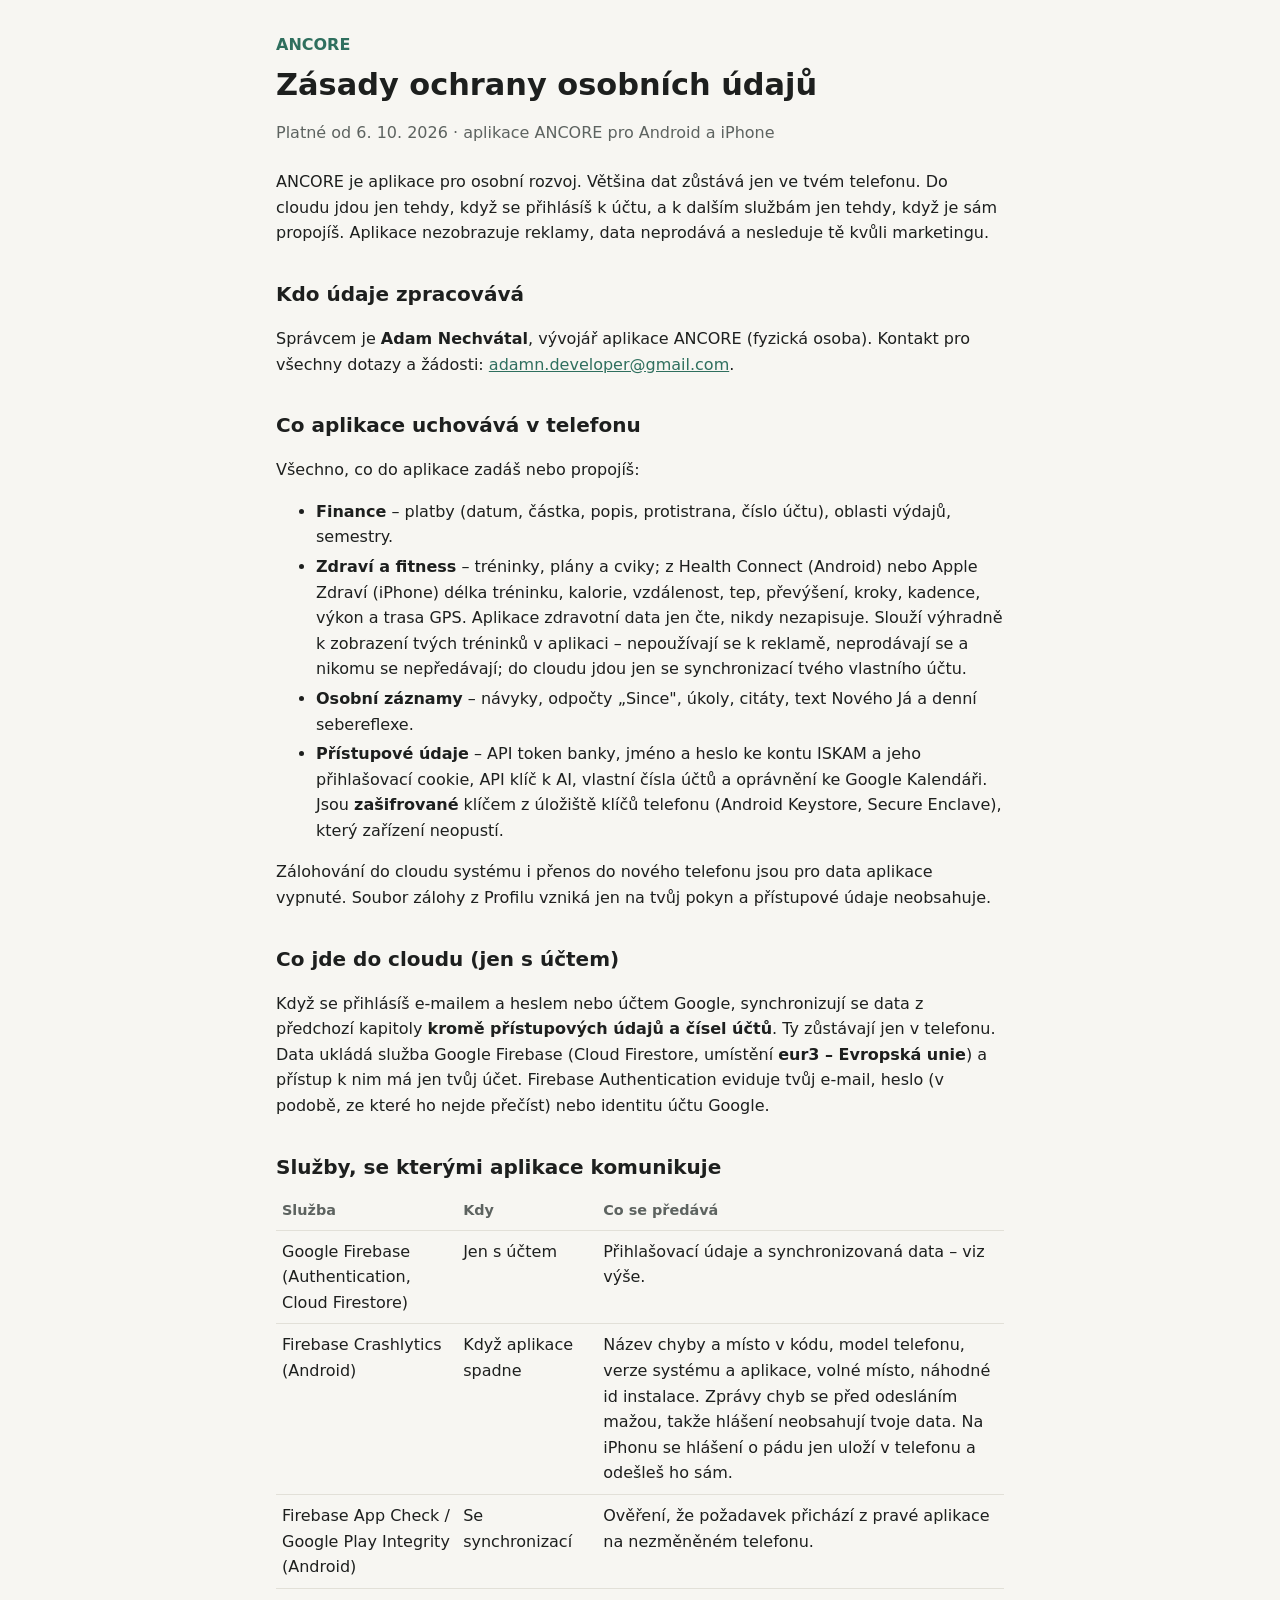
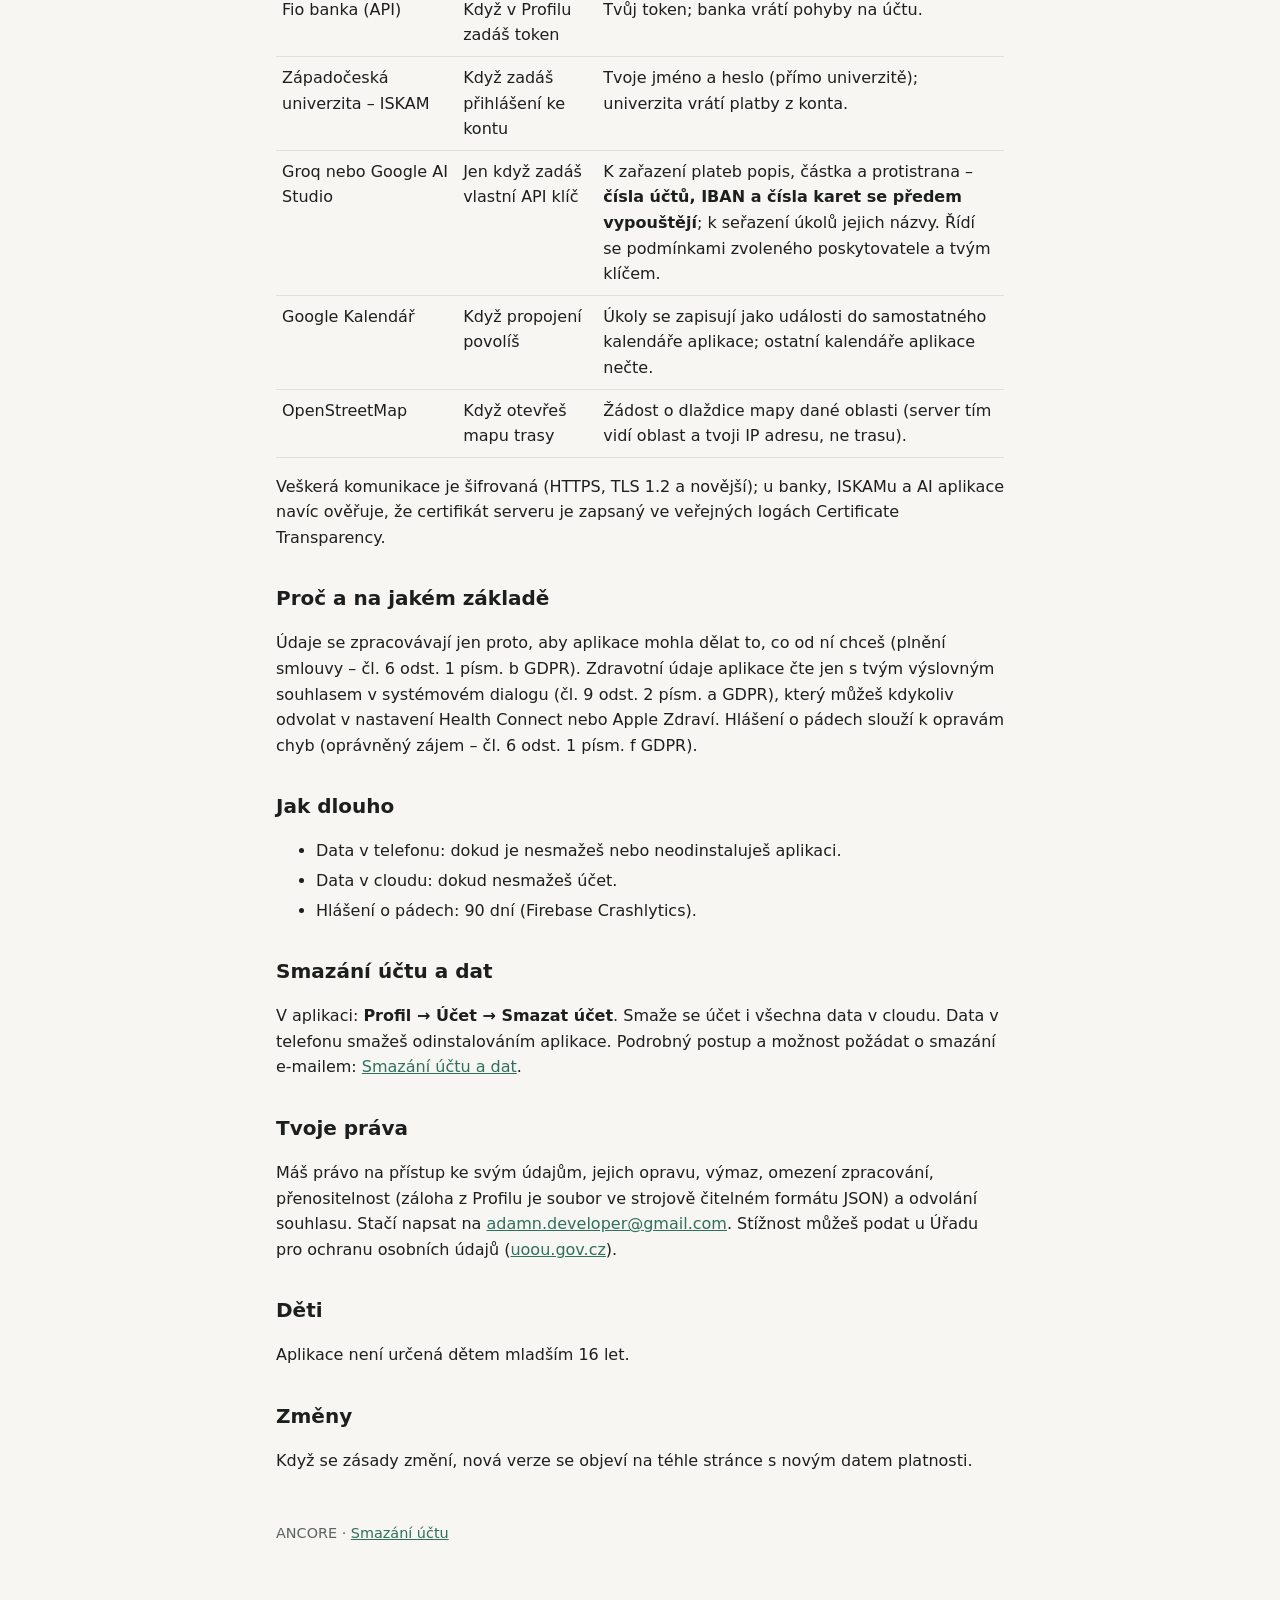
==== zasady-ochrany-osobnich-udaju.html @ 217f79ef "Web ANCORE: zásady ochrany osobních údajů a smazání účtu" ====
<!doctype html>
<html lang="cs">
<head>
  <meta charset="utf-8">
  <meta name="viewport" content="width=device-width, initial-scale=1">
  <title>Zásady ochrany osobních údajů – ANCORE</title>
  <meta name="description" content="Jaké údaje aplikace ANCORE zpracovává, kde leží, komu jdou a jak je smazat.">
  <link rel="stylesheet" href="styl.css">
</head>
<body>
<main>
  <header>
    <a href="index.html">ANCORE</a>
    <h1>Zásady ochrany osobních údajů</h1>
    <p class="muted">Platné od 6. 10. 2026 · aplikace ANCORE pro Android a iPhone</p>
  </header>

  <p>ANCORE je aplikace pro osobní rozvoj. Většina dat zůstává jen ve tvém telefonu.
    Do cloudu jdou jen tehdy, když se přihlásíš k účtu, a k dalším službám jen
    tehdy, když je sám propojíš. Aplikace nezobrazuje reklamy, data neprodává
    a nesleduje tě kvůli marketingu.</p>

  <h2>Kdo údaje zpracovává</h2>
  <p>Správcem je <strong>Adam Nechvátal</strong>, vývojář aplikace ANCORE (fyzická osoba). Kontakt pro všechny dotazy
    a žádosti: <a href="mailto:adamn.developer@gmail.com">adamn.developer@gmail.com</a>.</p>

  <h2>Co aplikace uchovává v telefonu</h2>
  <p>Všechno, co do aplikace zadáš nebo propojíš:</p>
  <ul>
    <li><strong>Finance</strong> – platby (datum, částka, popis, protistrana, číslo účtu), oblasti výdajů, semestry.</li>
    <li><strong>Zdraví a fitness</strong> – tréninky, plány a cviky; z Health Connect (Android) nebo Apple Zdraví (iPhone) délka tréninku, kalorie, vzdálenost, tep, převýšení, kroky, kadence, výkon a trasa GPS. Aplikace zdravotní data jen čte, nikdy nezapisuje.
      Slouží výhradně k zobrazení tvých tréninků v aplikaci – nepoužívají se k reklamě, neprodávají se
      a nikomu se nepředávají; do cloudu jdou jen se synchronizací tvého vlastního účtu.</li>
    <li><strong>Osobní záznamy</strong> – návyky, odpočty „Since", úkoly, citáty, text Nového Já a denní sebereflexe.</li>
    <li><strong>Přístupové údaje</strong> – API token banky, jméno a heslo ke kontu ISKAM a jeho přihlašovací cookie, API klíč k AI, vlastní čísla účtů a oprávnění ke Google Kalendáři. Jsou <strong>zašifrované</strong> klíčem z úložiště klíčů telefonu (Android Keystore, Secure Enclave), který zařízení neopustí.</li>
  </ul>
  <p>Zálohování do cloudu systému i přenos do nového telefonu jsou pro data aplikace
    vypnuté. Soubor zálohy z Profilu vzniká jen na tvůj pokyn a přístupové údaje neobsahuje.</p>

  <h2>Co jde do cloudu (jen s účtem)</h2>
  <p>Když se přihlásíš e-mailem a heslem nebo účtem Google, synchronizují se data
    z předchozí kapitoly <strong>kromě přístupových údajů a čísel účtů</strong>. Ty zůstávají jen v telefonu.
    Data ukládá služba Google Firebase (Cloud Firestore, umístění <strong>eur3 – Evropská unie</strong>)
    a přístup k nim má jen tvůj účet. Firebase Authentication eviduje tvůj e-mail, heslo (v podobě,
    ze které ho nejde přečíst) nebo identitu účtu Google.</p>

  <h2>Služby, se kterými aplikace komunikuje</h2>
  <table>
    <thead><tr><th>Služba</th><th>Kdy</th><th>Co se předává</th></tr></thead>
    <tbody>
      <tr><td>Google Firebase (Authentication, Cloud Firestore)</td><td>Jen s účtem</td><td>Přihlašovací údaje a synchronizovaná data – viz výše.</td></tr>
      <tr><td>Firebase Crashlytics (Android)</td><td>Když aplikace spadne</td><td>Název chyby a místo v kódu, model telefonu, verze systému a aplikace, volné místo, náhodné id instalace. Zprávy chyb se před odesláním mažou, takže hlášení neobsahují tvoje data. Na iPhonu se hlášení o pádu jen uloží v telefonu a odešleš ho sám.</td></tr>
      <tr><td>Firebase App Check / Google Play Integrity (Android)</td><td>Se synchronizací</td><td>Ověření, že požadavek přichází z pravé aplikace na nezměněném telefonu.</td></tr>
      <tr><td>Fio banka (API)</td><td>Když v Profilu zadáš token</td><td>Tvůj token; banka vrátí pohyby na účtu.</td></tr>
      <tr><td>Západočeská univerzita – ISKAM</td><td>Když zadáš přihlášení ke kontu</td><td>Tvoje jméno a heslo (přímo univerzitě); univerzita vrátí platby z konta.</td></tr>
      <tr><td>Groq nebo Google AI Studio</td><td>Jen když zadáš vlastní API klíč</td><td>K zařazení plateb popis, částka a protistrana – <strong>čísla účtů, IBAN a čísla karet se předem vypouštějí</strong>; k seřazení úkolů jejich názvy. Řídí se podmínkami zvoleného poskytovatele a tvým klíčem.</td></tr>
      <tr><td>Google Kalendář</td><td>Když propojení povolíš</td><td>Úkoly se zapisují jako události do samostatného kalendáře aplikace; ostatní kalendáře aplikace nečte.</td></tr>
      <tr><td>OpenStreetMap</td><td>Když otevřeš mapu trasy</td><td>Žádost o dlaždice mapy dané oblasti (server tím vidí oblast a tvoji IP adresu, ne trasu).</td></tr>
    </tbody>
  </table>
  <p>Veškerá komunikace je šifrovaná (HTTPS, TLS 1.2 a novější); u banky, ISKAMu a AI aplikace
    navíc ověřuje, že certifikát serveru je zapsaný ve veřejných logách Certificate Transparency.</p>

  <h2>Proč a na jakém základě</h2>
  <p>Údaje se zpracovávají jen proto, aby aplikace mohla dělat to, co od ní chceš
    (plnění smlouvy – čl. 6 odst. 1 písm. b GDPR). Zdravotní údaje aplikace čte jen
    s tvým výslovným souhlasem v systémovém dialogu (čl. 9 odst. 2 písm. a GDPR), který
    můžeš kdykoliv odvolat v nastavení Health Connect nebo Apple Zdraví. Hlášení o pádech
    slouží k opravám chyb (oprávněný zájem – čl. 6 odst. 1 písm. f GDPR).</p>

  <h2>Jak dlouho</h2>
  <ul>
    <li>Data v telefonu: dokud je nesmažeš nebo neodinstaluješ aplikaci.</li>
    <li>Data v cloudu: dokud nesmažeš účet.</li>
    <li>Hlášení o pádech: 90 dní (Firebase Crashlytics).</li>
  </ul>

  <h2>Smazání účtu a dat</h2>
  <p>V aplikaci: <strong>Profil → Účet → Smazat účet</strong>. Smaže se účet i všechna data v cloudu.
    Data v telefonu smažeš odinstalováním aplikace. Podrobný postup a možnost požádat o smazání
    e-mailem: <a href="smazani-uctu.html">Smazání účtu a dat</a>.</p>

  <h2>Tvoje práva</h2>
  <p>Máš právo na přístup ke svým údajům, jejich opravu, výmaz, omezení zpracování,
    přenositelnost (záloha z Profilu je soubor ve strojově čitelném formátu JSON)
    a odvolání souhlasu. Stačí napsat na
    <a href="mailto:adamn.developer@gmail.com">adamn.developer@gmail.com</a>.
    Stížnost můžeš podat u Úřadu pro ochranu osobních údajů (<a href="https://uoou.gov.cz">uoou.gov.cz</a>).</p>

  <h2>Děti</h2>
  <p>Aplikace není určená dětem mladším 16 let.</p>

  <h2>Změny</h2>
  <p>Když se zásady změní, nová verze se objeví na téhle stránce s novým datem platnosti.</p>

  <footer>ANCORE · <a href="smazani-uctu.html">Smazání účtu</a></footer>
</main>
</body>
</html>
---- styl.css ----
:root {
  --bg: #f7f6f2;
  --card: #ffffff;
  --text: #1d1f1e;
  --muted: #5d6360;
  --accent: #2f6f5e;
  --line: #e2e0d8;
}
@media (prefers-color-scheme: dark) {
  :root {
    --bg: #141716;
    --card: #1c201f;
    --text: #e8ebe9;
    --muted: #a3aba7;
    --accent: #7cc4ab;
    --line: #2c3230;
  }
}
* { box-sizing: border-box; }
body {
  margin: 0;
  background: var(--bg);
  color: var(--text);
  font: 16px/1.6 system-ui, -apple-system, "Segoe UI", Roboto, sans-serif;
}
main { max-width: 760px; margin: 0 auto; padding: 32px 16px 64px; }
header { margin-bottom: 24px; }
header a { color: var(--accent); text-decoration: none; font-weight: 600; }
h1 { font-size: 1.9rem; line-height: 1.25; margin: 8px 0 4px; }
h2 { font-size: 1.25rem; margin: 32px 0 8px; }
p, li { color: var(--text); }
.muted { color: var(--muted); }
a { color: var(--accent); }
section.card {
  background: var(--card);
  border: 1px solid var(--line);
  border-radius: 12px;
  padding: 4px 20px 12px;
  margin: 16px 0;
}
table { width: 100%; border-collapse: collapse; margin: 8px 0; }
th, td { text-align: left; vertical-align: top; padding: 8px 6px; border-bottom: 1px solid var(--line); }
th { color: var(--muted); font-weight: 600; font-size: 0.9rem; }
ol li, ul li { margin: 4px 0; }
footer { margin-top: 48px; color: var(--muted); font-size: 0.9rem; }
@media (max-width: 560px) {
  table, thead, tbody, tr, th, td { display: block; }
  thead { display: none; }
  td { border: none; padding: 2px 0; }
  tr { border-bottom: 1px solid var(--line); padding: 8px 0; }
  td:first-child { font-weight: 600; }
}
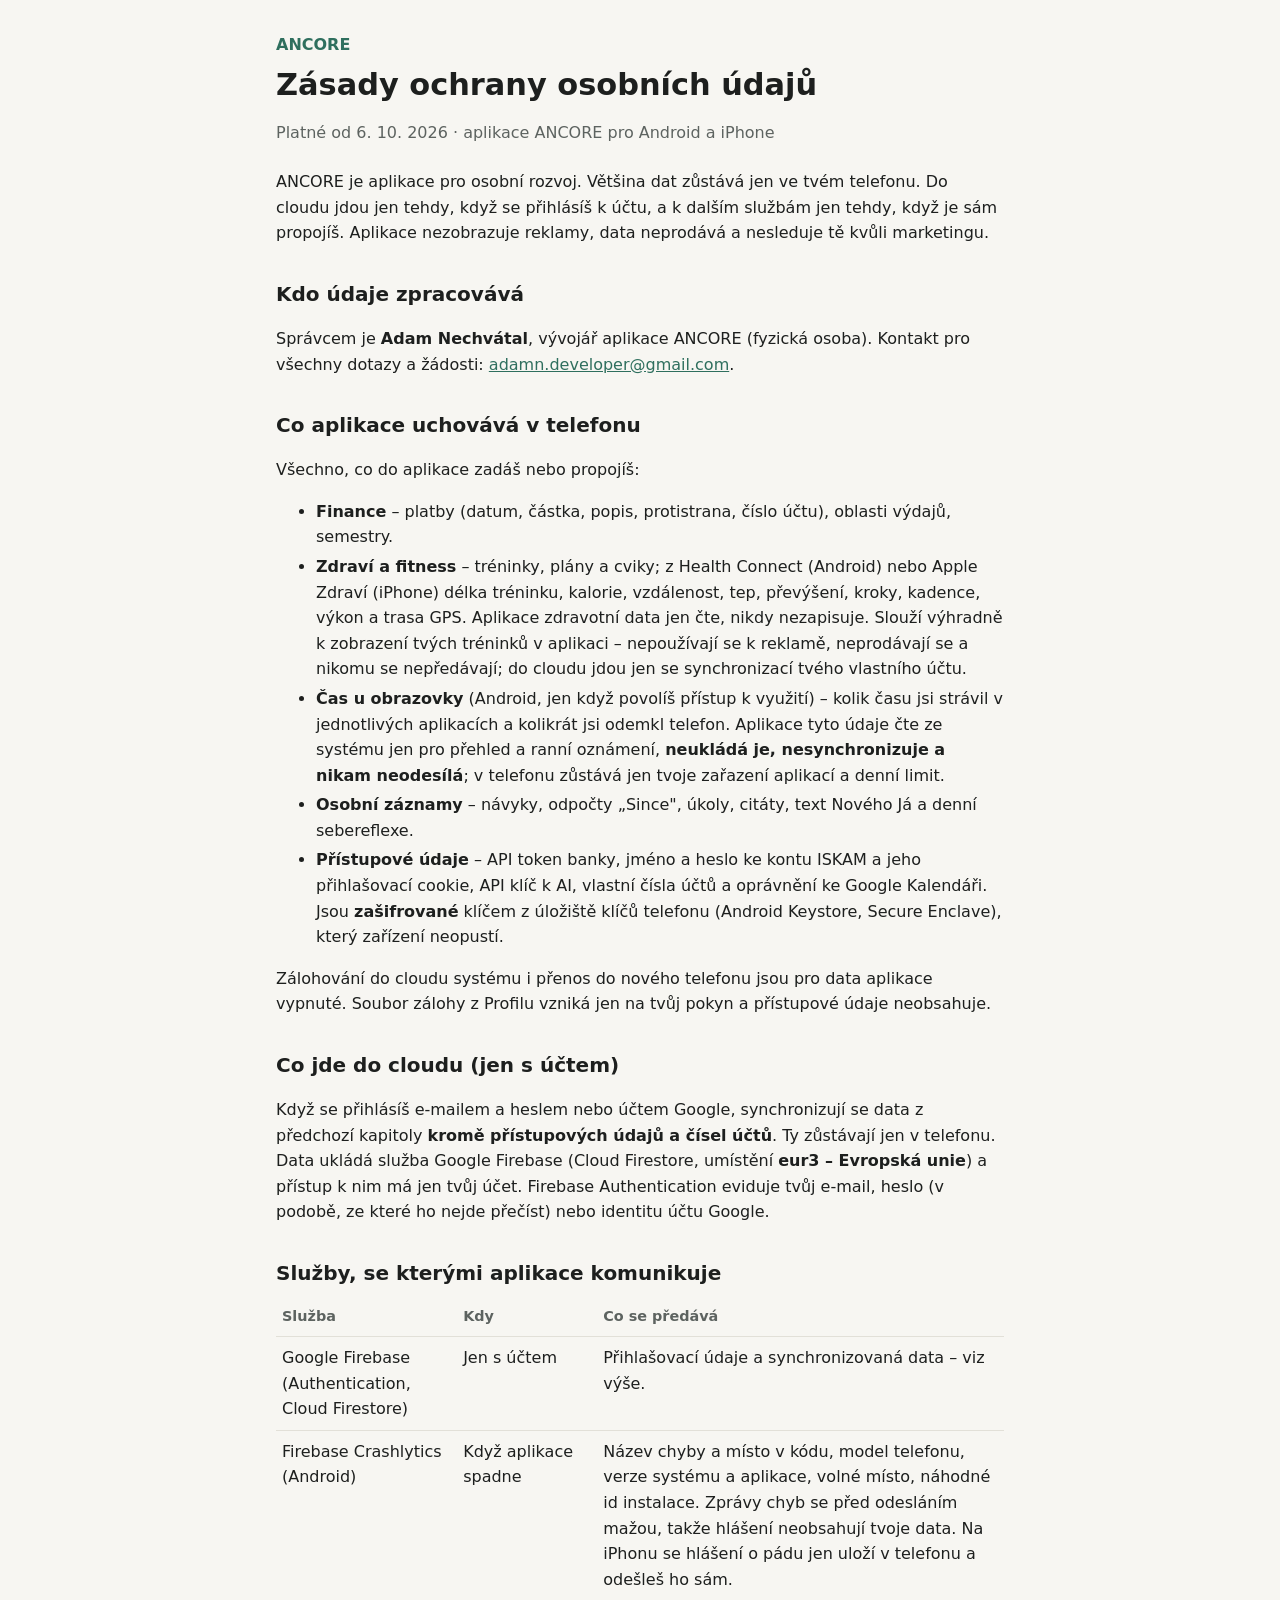
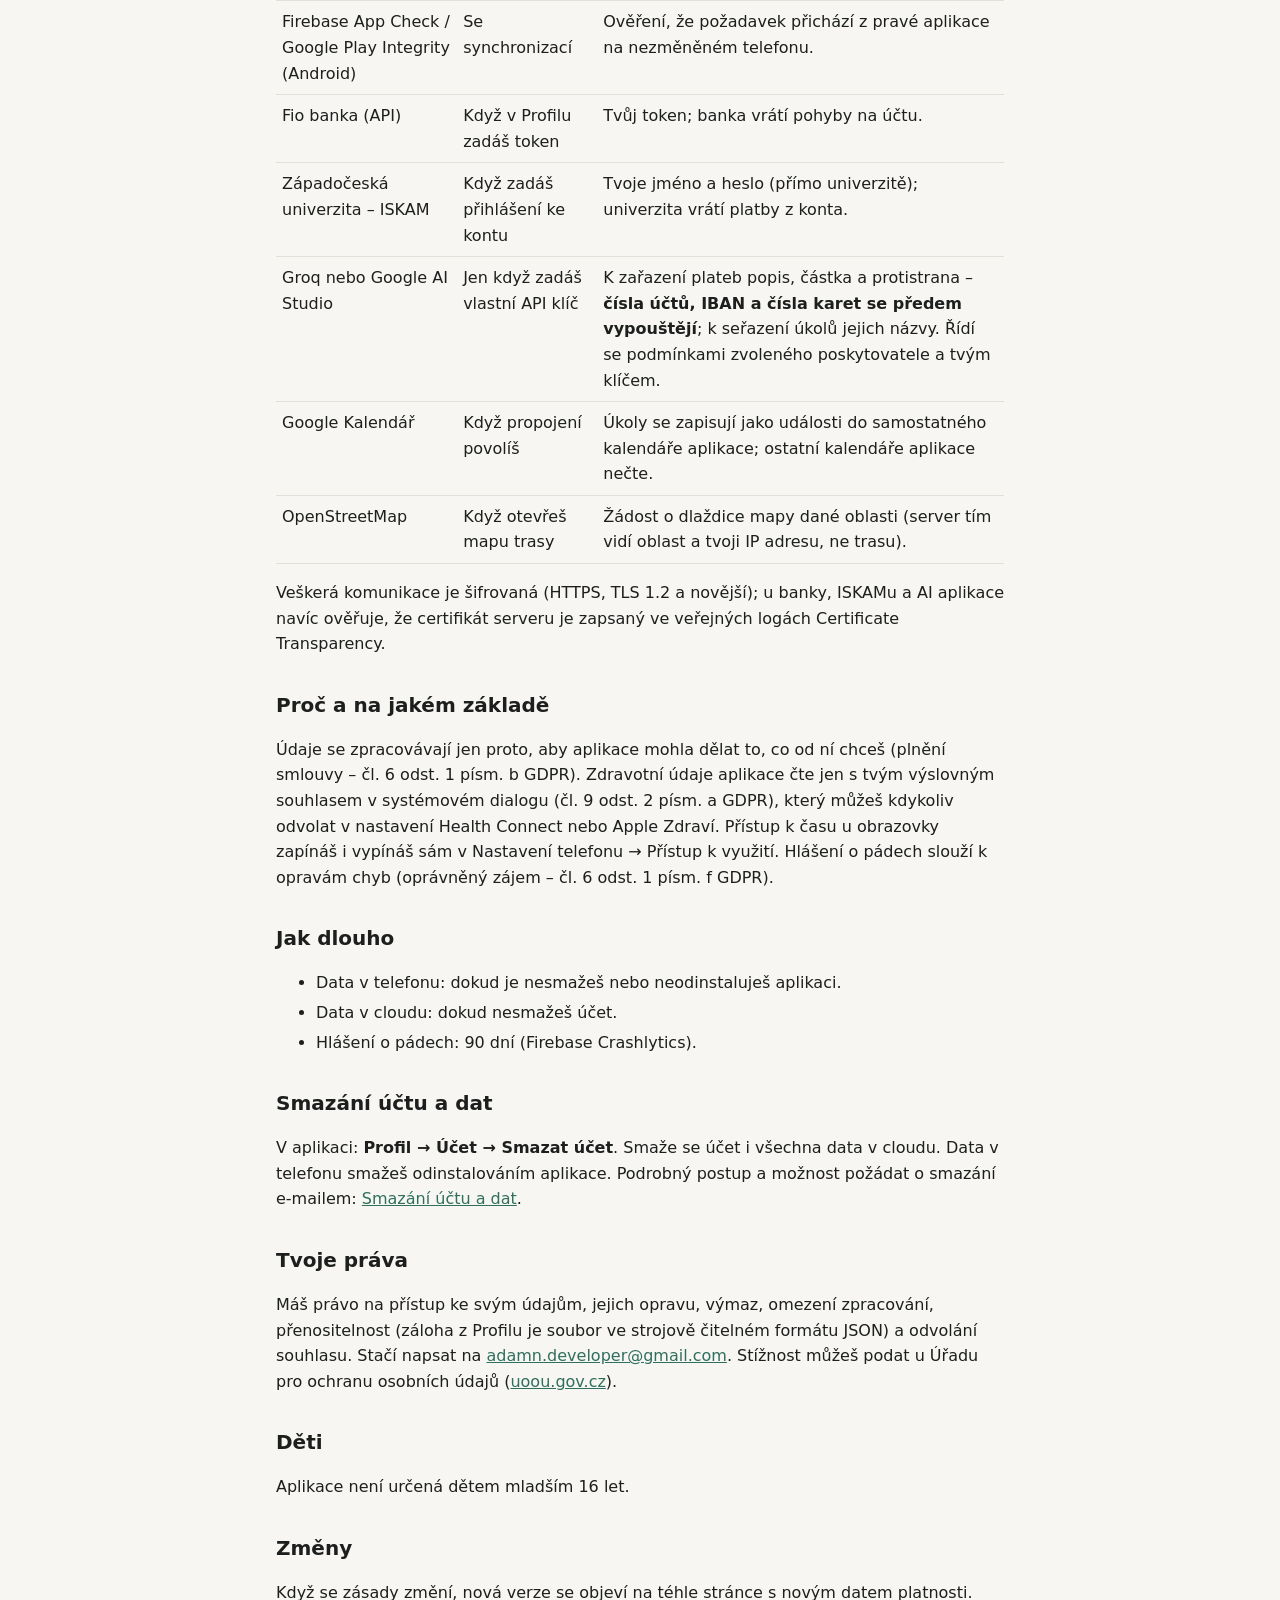
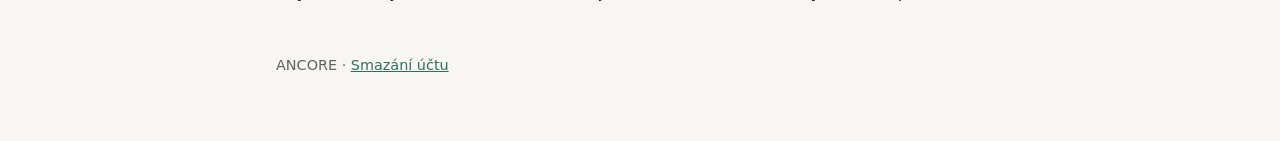
==== commit 2663c2e4: "Zásady: čas u obrazovky (verze 1.14.0)" ====
--- a/zasady-ochrany-osobnich-udaju.html
+++ b/zasady-ochrany-osobnich-udaju.html
@@ -31,6 +31,10 @@
     <li><strong>Zdraví a fitness</strong> – tréninky, plány a cviky; z Health Connect (Android) nebo Apple Zdraví (iPhone) délka tréninku, kalorie, vzdálenost, tep, převýšení, kroky, kadence, výkon a trasa GPS. Aplikace zdravotní data jen čte, nikdy nezapisuje.
       Slouží výhradně k zobrazení tvých tréninků v aplikaci – nepoužívají se k reklamě, neprodávají se
       a nikomu se nepředávají; do cloudu jdou jen se synchronizací tvého vlastního účtu.</li>
+    <li><strong>Čas u obrazovky</strong> (Android, jen když povolíš přístup k využití) – kolik času
+      jsi strávil v jednotlivých aplikacích a kolikrát jsi odemkl telefon. Aplikace tyto údaje čte ze systému
+      jen pro přehled a ranní oznámení, <strong>neukládá je, nesynchronizuje a nikam neodesílá</strong>;
+      v telefonu zůstává jen tvoje zařazení aplikací a denní limit.</li>
     <li><strong>Osobní záznamy</strong> – návyky, odpočty „Since", úkoly, citáty, text Nového Já a denní sebereflexe.</li>
     <li><strong>Přístupové údaje</strong> – API token banky, jméno a heslo ke kontu ISKAM a jeho přihlašovací cookie, API klíč k AI, vlastní čísla účtů a oprávnění ke Google Kalendáři. Jsou <strong>zašifrované</strong> klíčem z úložiště klíčů telefonu (Android Keystore, Secure Enclave), který zařízení neopustí.</li>
   </ul>
@@ -65,7 +69,8 @@
   <p>Údaje se zpracovávají jen proto, aby aplikace mohla dělat to, co od ní chceš
     (plnění smlouvy – čl. 6 odst. 1 písm. b GDPR). Zdravotní údaje aplikace čte jen
     s tvým výslovným souhlasem v systémovém dialogu (čl. 9 odst. 2 písm. a GDPR), který
-    můžeš kdykoliv odvolat v nastavení Health Connect nebo Apple Zdraví. Hlášení o pádech
+    můžeš kdykoliv odvolat v nastavení Health Connect nebo Apple Zdraví. Přístup k času
+    u obrazovky zapínáš i vypínáš sám v Nastavení telefonu → Přístup k využití. Hlášení o pádech
     slouží k opravám chyb (oprávněný zájem – čl. 6 odst. 1 písm. f GDPR).</p>
 
   <h2>Jak dlouho</h2>
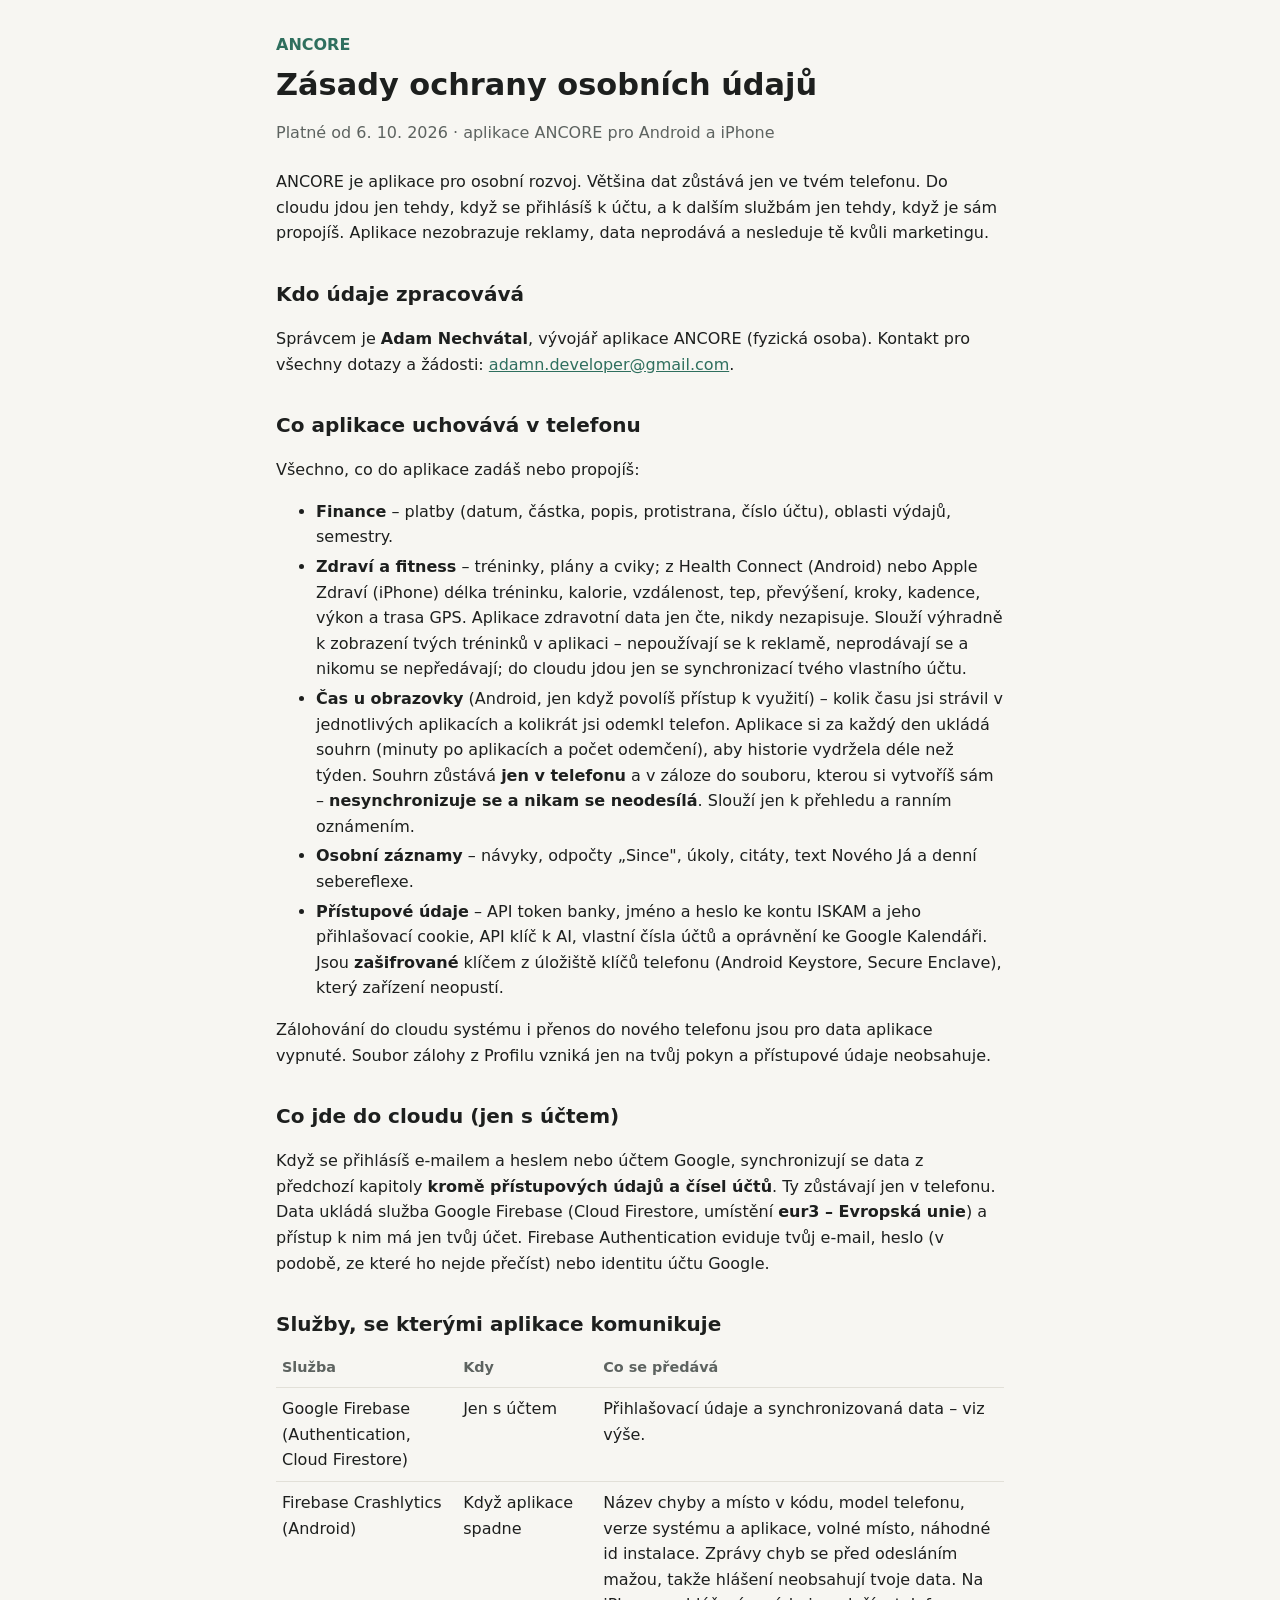
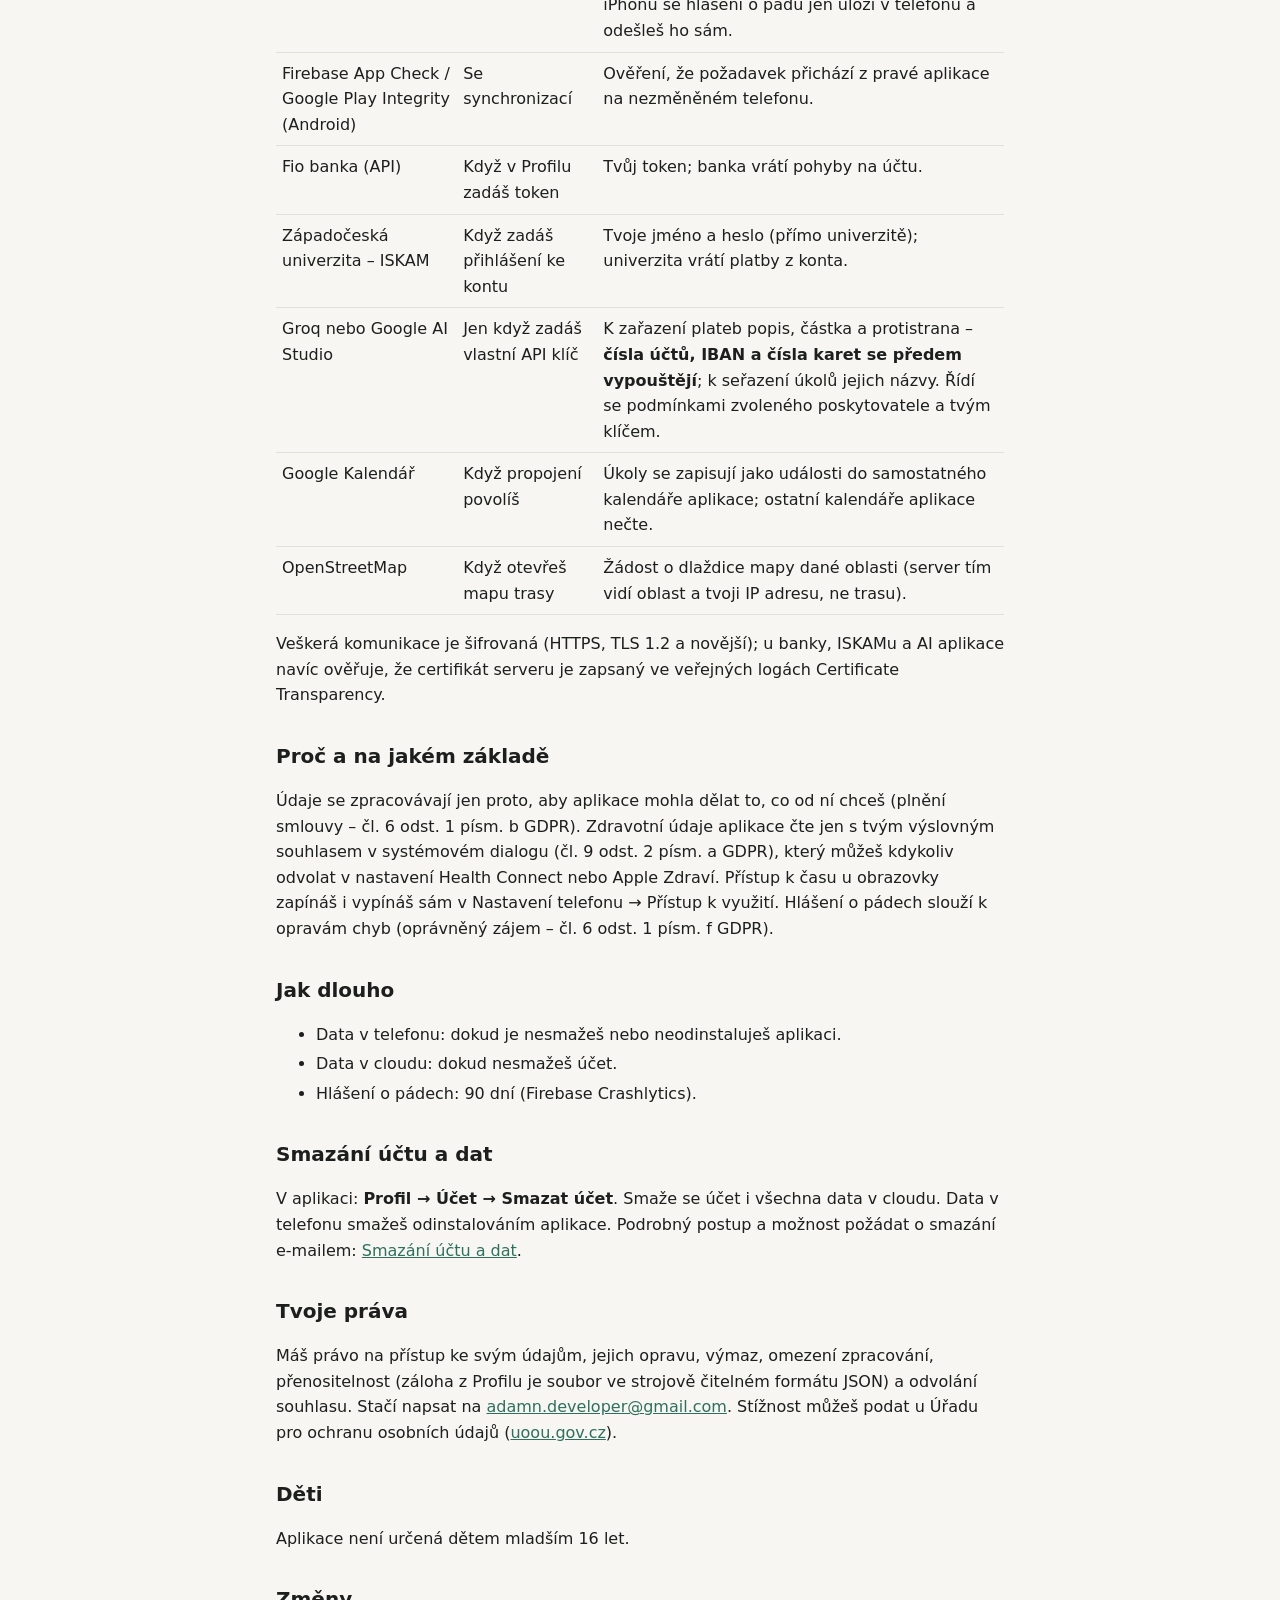
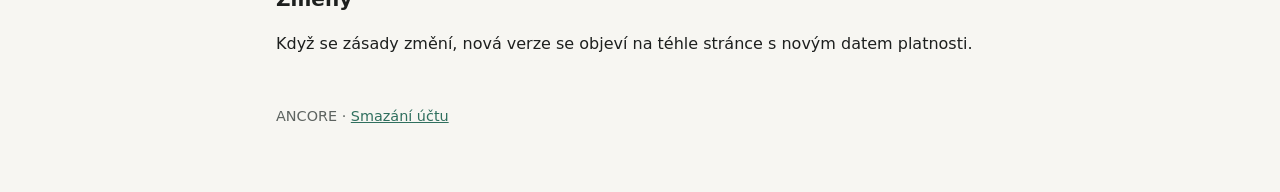
==== commit 84808b17: "Zásady: historie času u obrazovky (verze 1.15.0)" ====
--- a/zasady-ochrany-osobnich-udaju.html
+++ b/zasady-ochrany-osobnich-udaju.html
@@ -32,9 +32,10 @@
       Slouží výhradně k zobrazení tvých tréninků v aplikaci – nepoužívají se k reklamě, neprodávají se
       a nikomu se nepředávají; do cloudu jdou jen se synchronizací tvého vlastního účtu.</li>
     <li><strong>Čas u obrazovky</strong> (Android, jen když povolíš přístup k využití) – kolik času
-      jsi strávil v jednotlivých aplikacích a kolikrát jsi odemkl telefon. Aplikace tyto údaje čte ze systému
-      jen pro přehled a ranní oznámení, <strong>neukládá je, nesynchronizuje a nikam neodesílá</strong>;
-      v telefonu zůstává jen tvoje zařazení aplikací a denní limit.</li>
+      jsi strávil v jednotlivých aplikacích a kolikrát jsi odemkl telefon. Aplikace si za každý den ukládá
+      souhrn (minuty po aplikacích a počet odemčení), aby historie vydržela déle než týden. Souhrn zůstává
+      <strong>jen v telefonu</strong> a v záloze do souboru, kterou si vytvoříš sám – <strong>nesynchronizuje
+      se a nikam se neodesílá</strong>. Slouží jen k přehledu a ranním oznámením.</li>
     <li><strong>Osobní záznamy</strong> – návyky, odpočty „Since", úkoly, citáty, text Nového Já a denní sebereflexe.</li>
     <li><strong>Přístupové údaje</strong> – API token banky, jméno a heslo ke kontu ISKAM a jeho přihlašovací cookie, API klíč k AI, vlastní čísla účtů a oprávnění ke Google Kalendáři. Jsou <strong>zašifrované</strong> klíčem z úložiště klíčů telefonu (Android Keystore, Secure Enclave), který zařízení neopustí.</li>
   </ul>
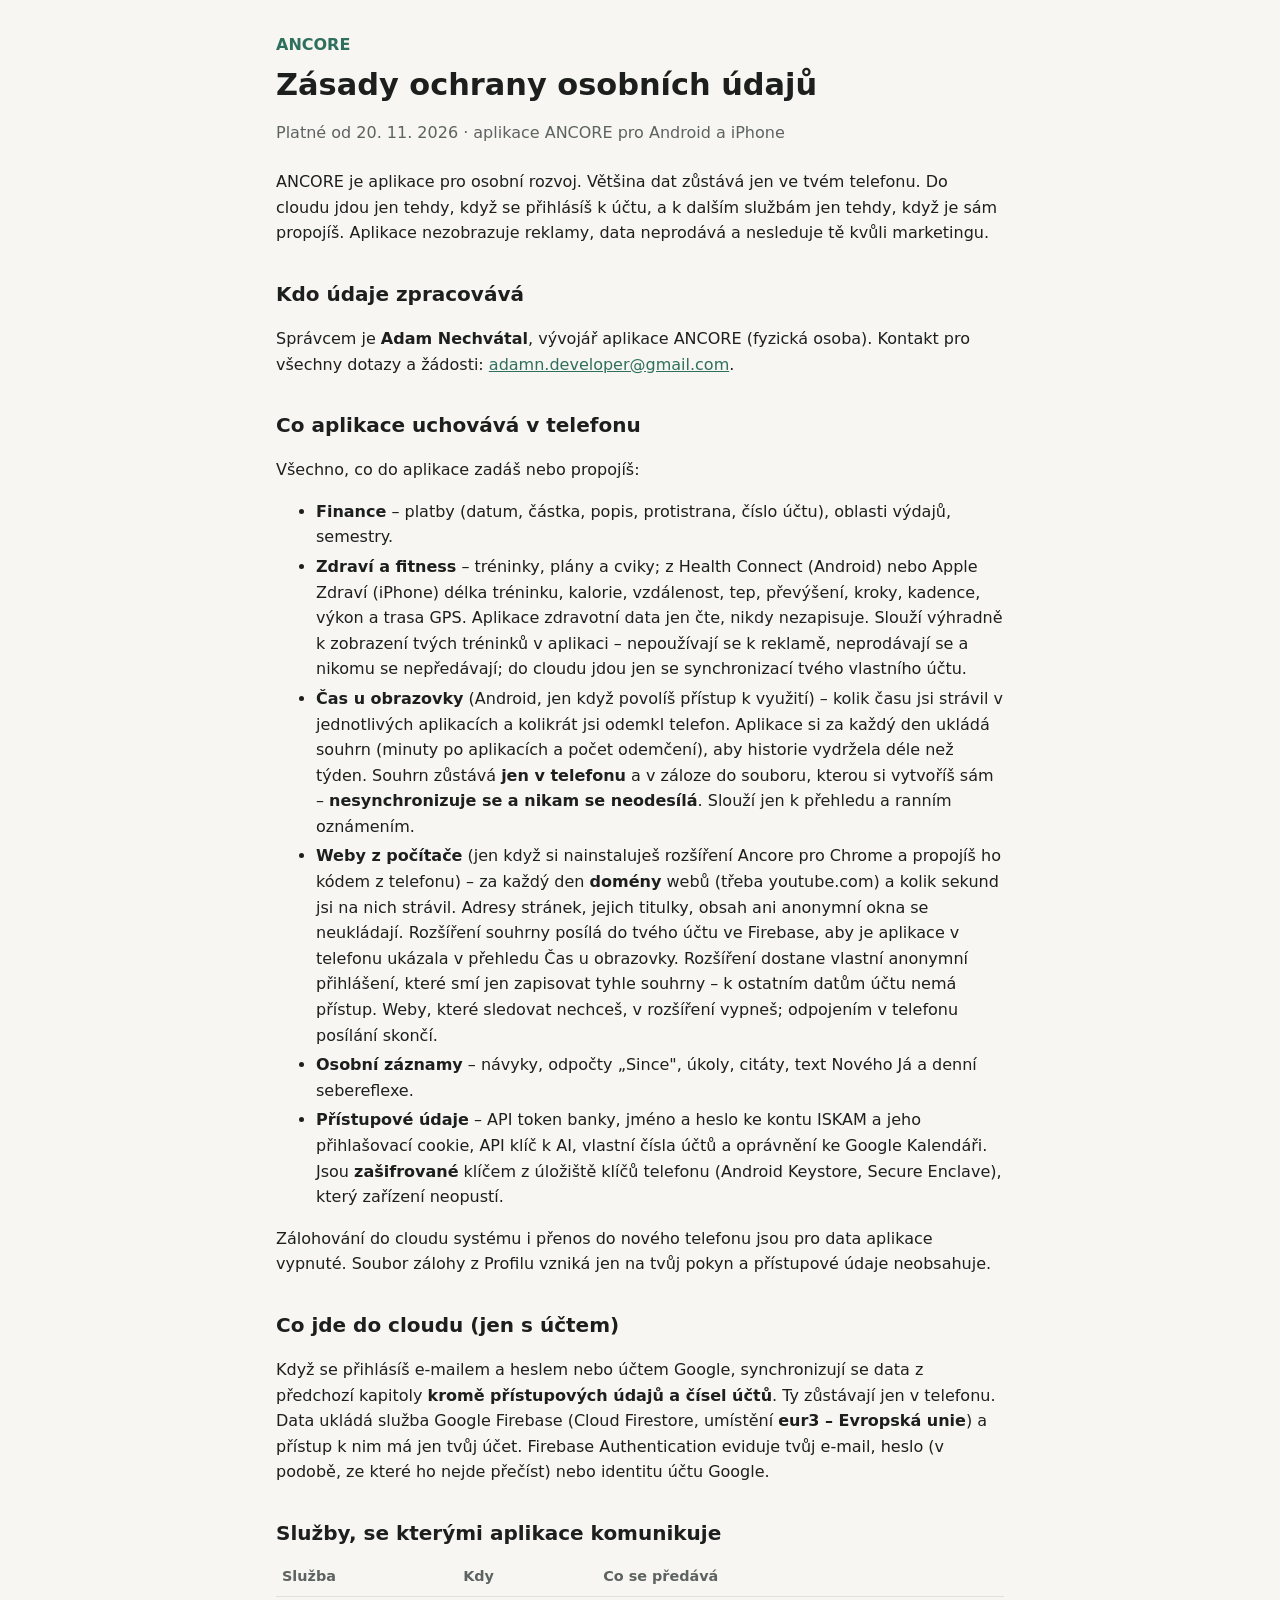
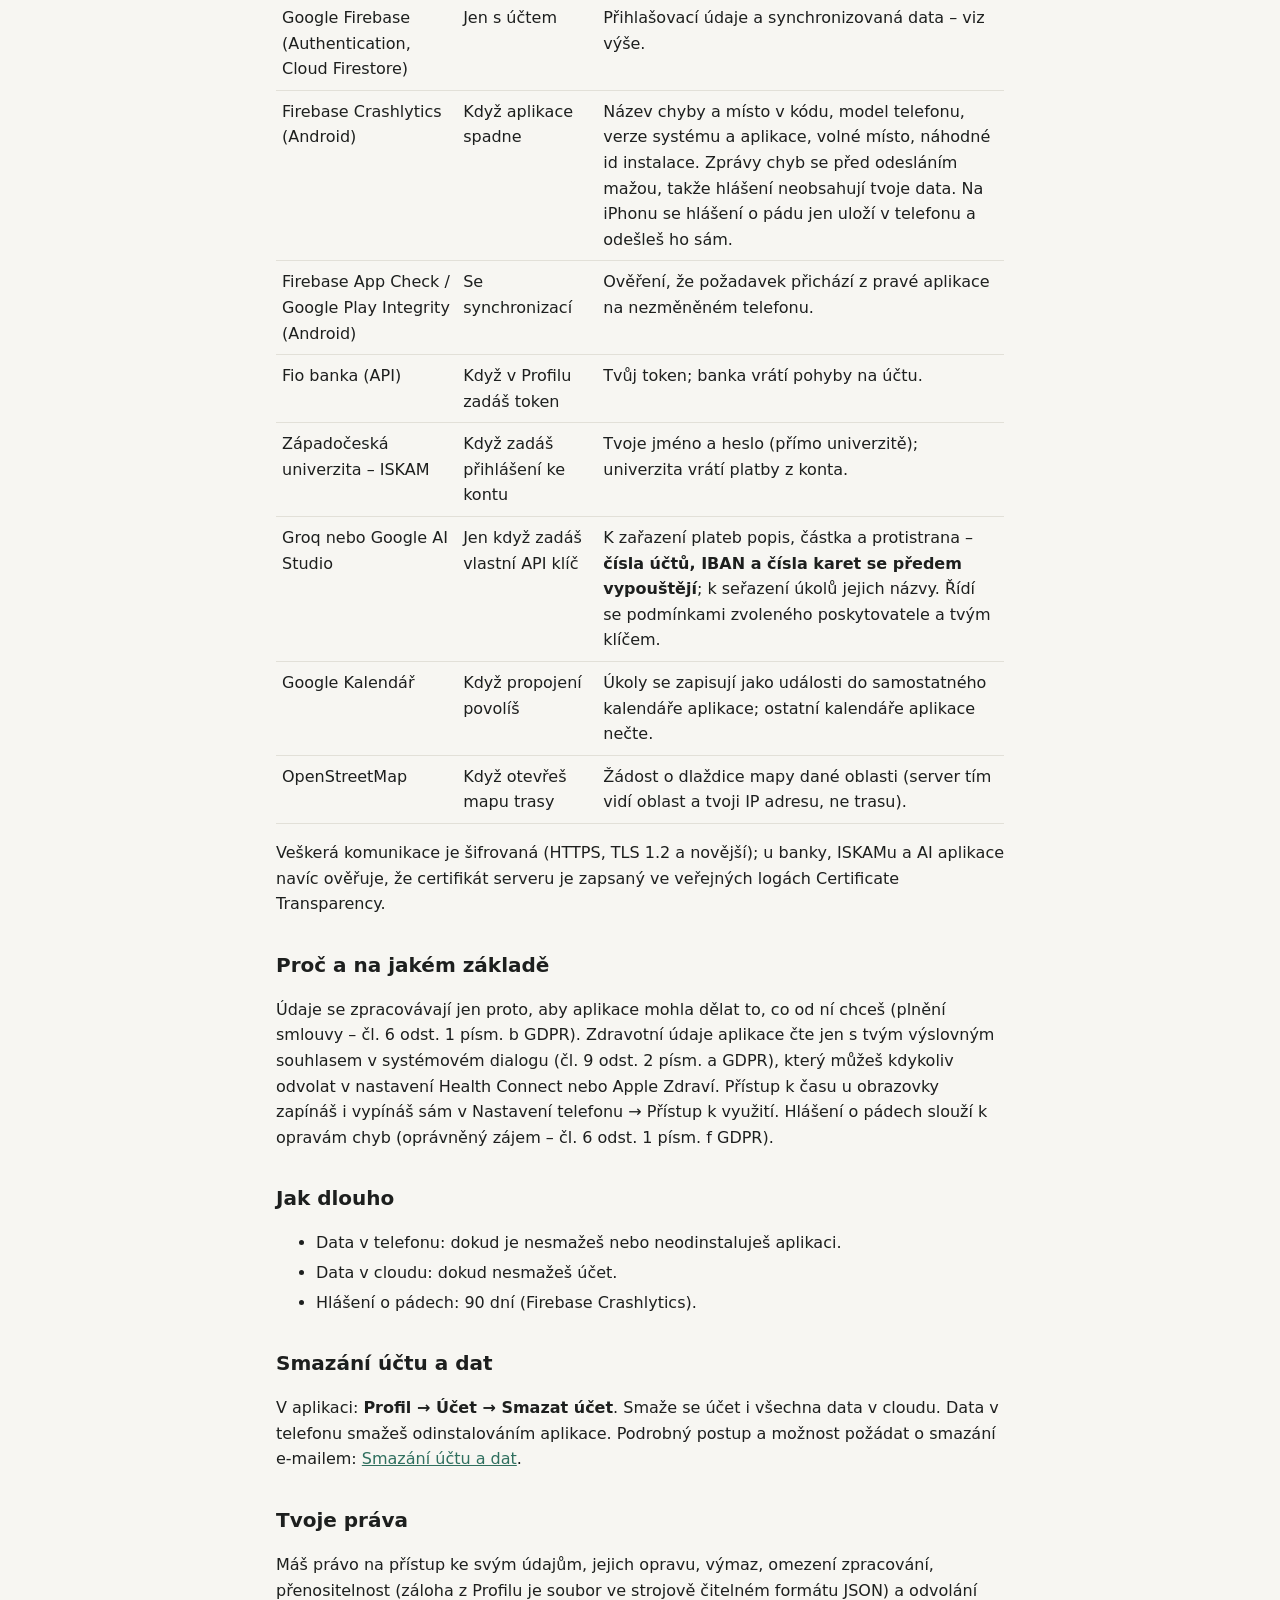
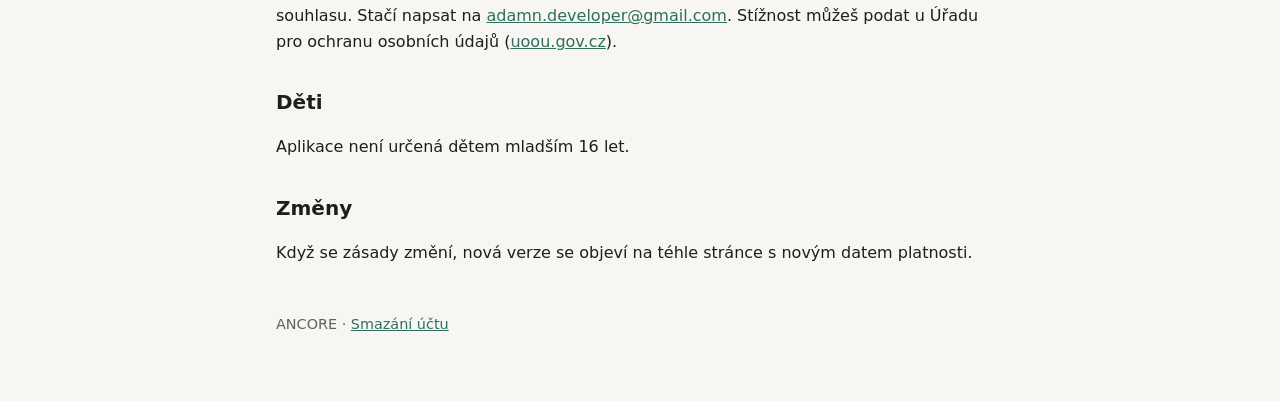
==== commit 82c3a816: "Zásady: weby z počítače (rozšíření pro Chrome)" ====
--- a/zasady-ochrany-osobnich-udaju.html
+++ b/zasady-ochrany-osobnich-udaju.html
@@ -12,7 +12,7 @@
   <header>
     <a href="index.html">ANCORE</a>
     <h1>Zásady ochrany osobních údajů</h1>
-    <p class="muted">Platné od 6. 10. 2026 · aplikace ANCORE pro Android a iPhone</p>
+    <p class="muted">Platné od 20. 11. 2026 · aplikace ANCORE pro Android a iPhone</p>
   </header>
 
   <p>ANCORE je aplikace pro osobní rozvoj. Většina dat zůstává jen ve tvém telefonu.
@@ -36,6 +36,12 @@
       souhrn (minuty po aplikacích a počet odemčení), aby historie vydržela déle než týden. Souhrn zůstává
       <strong>jen v telefonu</strong> a v záloze do souboru, kterou si vytvoříš sám – <strong>nesynchronizuje
       se a nikam se neodesílá</strong>. Slouží jen k přehledu a ranním oznámením.</li>
+    <li><strong>Weby z počítače</strong> (jen když si nainstaluješ rozšíření Ancore pro Chrome a propojíš ho
+      kódem z telefonu) – za každý den <strong>domény</strong> webů (třeba youtube.com) a kolik sekund jsi na nich
+      strávil. Adresy stránek, jejich titulky, obsah ani anonymní okna se neukládají. Rozšíření souhrny posílá
+      do tvého účtu ve Firebase, aby je aplikace v telefonu ukázala v přehledu Čas u obrazovky. Rozšíření
+      dostane vlastní anonymní přihlášení, které smí jen zapisovat tyhle souhrny – k ostatním datům účtu
+      nemá přístup. Weby, které sledovat nechceš, v rozšíření vypneš; odpojením v telefonu posílání skončí.</li>
     <li><strong>Osobní záznamy</strong> – návyky, odpočty „Since", úkoly, citáty, text Nového Já a denní sebereflexe.</li>
     <li><strong>Přístupové údaje</strong> – API token banky, jméno a heslo ke kontu ISKAM a jeho přihlašovací cookie, API klíč k AI, vlastní čísla účtů a oprávnění ke Google Kalendáři. Jsou <strong>zašifrované</strong> klíčem z úložiště klíčů telefonu (Android Keystore, Secure Enclave), který zařízení neopustí.</li>
   </ul>
